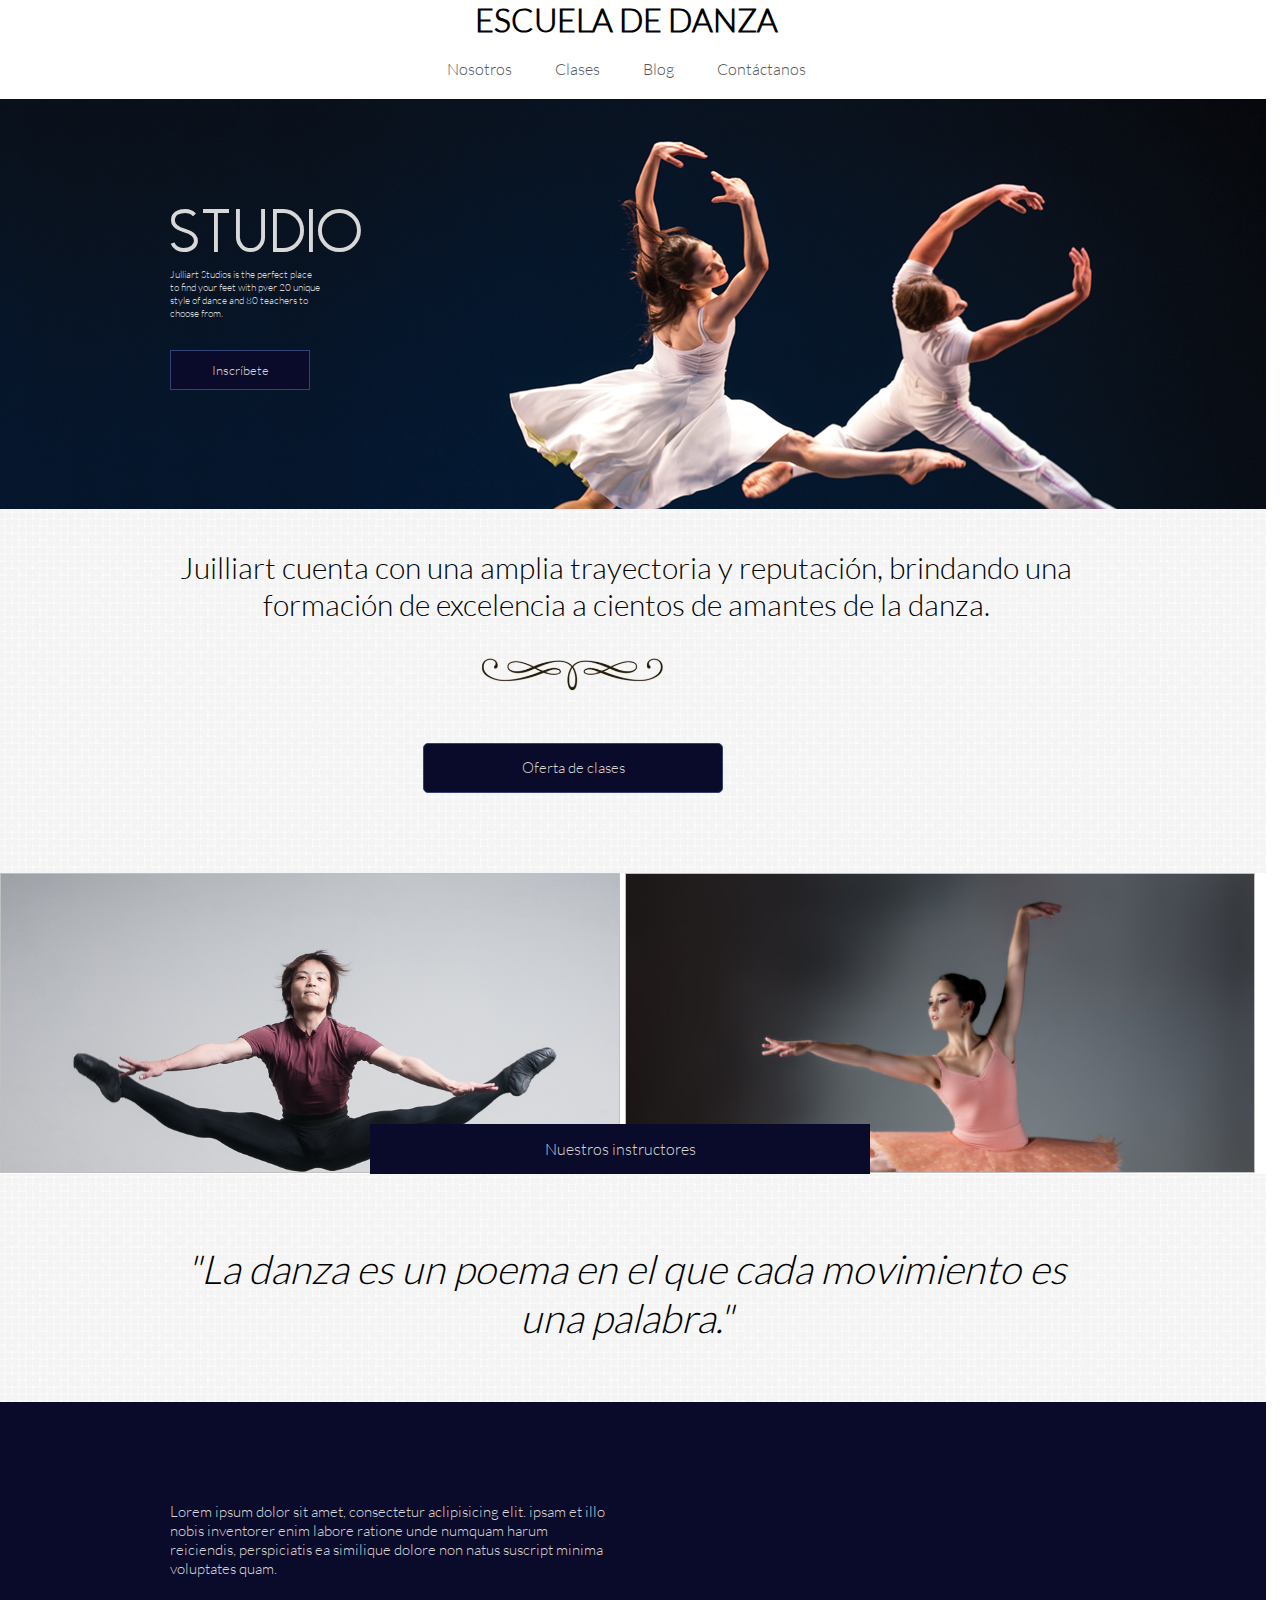
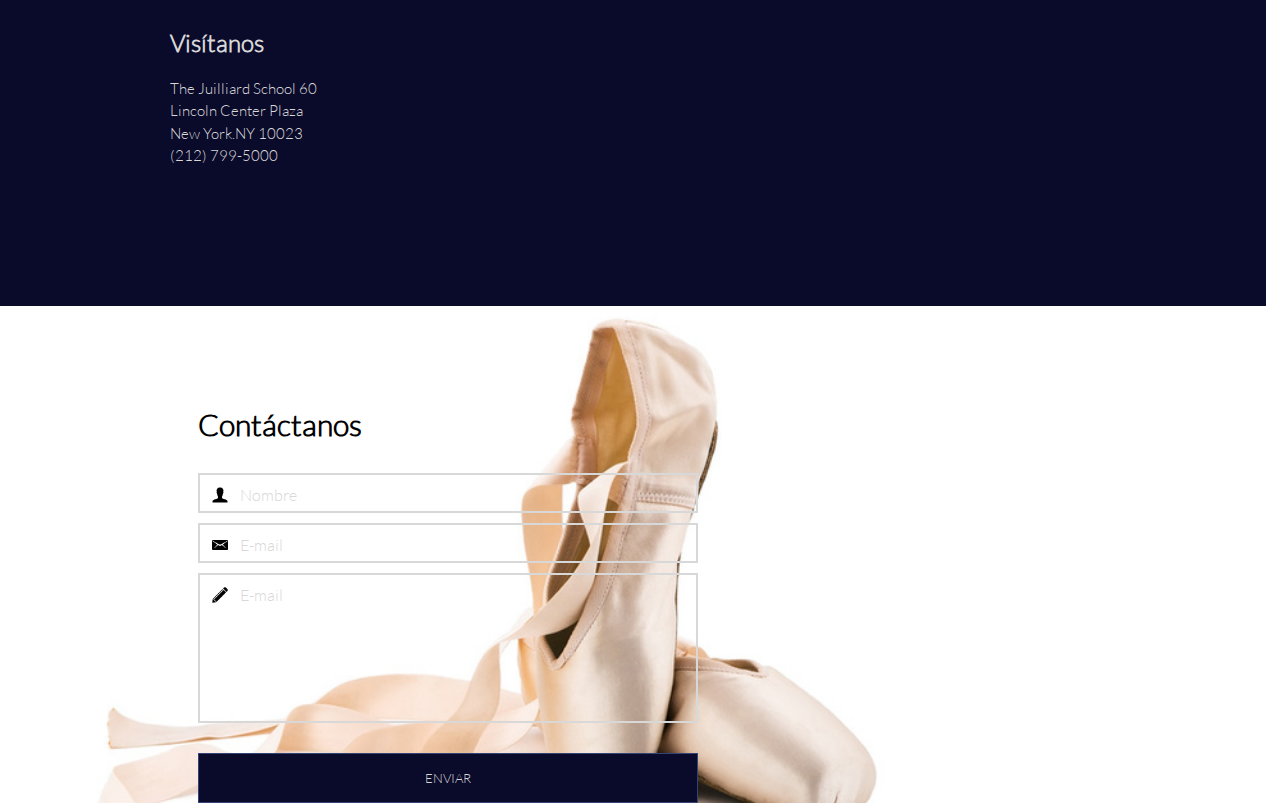
==== index.html @ 2bb27fc9 "avance de Danza" ====
<!DOCTYPE html>
<html>
<head>
	<meta charset="UTF-8">
	<title>Escuela de Danza</title>
	<link rel='stylesheet' type='text/css' href='http://fonts.googleapis.com/css?family=Montserrat:400,700'>
	<link rel="stylesheet" type="text/css" href="css/grid-system.css">
	<link rel="stylesheet" type="text/css" href="css/utilities.css">
	<link rel="stylesheet" type="text/css" href="css/common.css">
	<link rel="stylesheet" type="text/css" href="css/main.css">
</head>
<body>
	<header>
		<div class="container">
			<div class="row">
				<div class="col-12">
					<h1 class="text-center">ESCUELA DE DANZA</h1>
					<ul class="text-center">
						<li><a class="a-none-decoration text-gray" href="#">Nosotros</li></a>
						<li><a class="a-none-decoration text-gray"href="#">Clases</li></a>
						<li><a class="a-none-decoration text-gray" href="#">Blog</li></a>
						<li><a class="a-none-decoration text-gray"href="#">Contáctanos</li></a>
					</ul>	
				</div>	
			</div>
		</div>
	</header>
	<section>
		<div class="row back1">
			<div class="container">
				<div class="col-4">
					<p class="studio">STUDIO</p>
					<p class="pStud">Julliart Studios is the perfect place to find your feet with pver 20 unique style of dance and 80 teachers to choose from.</p>
					<a href="#"><button>Inscríbete</button></a>
				</div>
			</div>	
		</div>
		<div class="row back2">
			<div class="container">
				<div class="col-12">
					<p class="frase">Juilliart cuenta con una amplia trayectoria y reputación, brindando una formación de excelencia a cientos de amantes de la danza.</p>
					<img class="decor1"src="img/decoration_1.png">
					<a href="#"><button class="button1">Oferta de clases</button></a>
				</div>
			</div>
		</div>
		<div class="row">
			<div class="col-6">
				<img class="instruc">
			</div>
			<div class="col-6">
				<img class="instruc1">
			</div>
			<div class="col-12">
				<div class="NueIns"><p class="nues">Nuestros instructores</p></div>
			</div>
		</div>
		<div class="row back2">
			<div class="container">
				<div class="col-12">
					<p class="frase1">"La danza es un poema en el que cada movimiento es una palabra."</p>
				</div>
			</div>
		</div>
		<div class="row back3">
			<div class="container">
				<div class="col-6">
					<p class="pMap"> Lorem ipsum dolor sit amet, consectetur aclipisicing elit.  ipsam et illo nobis inventorer enim labore ratione unde numquam harum reiciendis, perspiciatis ea similique dolore non natus suscript minima voluptates quam.</p>
					<h2>Visítanos</h2>
					<p class="visita lh">The Juilliard School 60 Lincoln Center Plaza New York.NY 10023 (212) 799-5000</p>
				</div>
				<div class="col-6">
					<iframe src="https://www.google.com/maps/embed?pb=!1m18!1m12!1m3!1d3021.4662527405194!2d-73.98501728494028!3d40.77376274177223!2m3!1f0!2f0!3f0!3m2!1i1024!2i768!4f13.1!3m3!1m2!1s0x89c2585ff9df2f6d%3A0xf876ccebba645bff!2sEscuela+Juilliard!5e0!3m2!1ses!2smx!4v1455682708914" width="500" height="300" frameborder="0" style="border:0" allowfullscreen></iframe>	
				</div>
			</div>
		</div>
		<div class="row back4">
			<div class="container">
				<div class="col-6">
					<p class="pConta"><b>Contáctanos</b></p>
					<div class="nombre">
						<img class="perfil"src="img/perfil.png"> 
						<p class="nom">Nombre</p>
					</div>

					<div class="nombre">
						<img class="perfil"src="img/email.png"> 
						<p class="nom">E-mail</p>
					</div>

					<div class="nombre1">
						<img class="perfil"src="img/lapiz.png"> 
						<p class="nom">E-mail</p>
					</div>
					<a href="#"><button class="btnEnv"> ENVIAR</button></a>
				</div>
			</div>
		</div>
	</section>
</body>
</html>
---- css/grid-system.css ----
/* GLOBAL */
* {
  box-sizing: border-box;
  margin: 0;
  padding: 0;
 }

.text-center {
	text-align: center;
}

.text-right {
	text-align: right;
}

/* Grid system */

.container {
	width: 968px;
	padding-left: 14px; 
	padding-right: 14px;
	margin: 0px auto;
	position: relative;
}

.container-fluid {
	width: 100%;
}

.row {
	width: 100%;
	margin-left: -14px;
	margin-right: -14px;
}

.row:before, .row:after{
  content: " ";
  display: table;
}

.row:after {
  clear: both;
}

[class*="col-"] {
	min-height: 7px;
	padding: 0 14px;
	float: left;
}

.col-1 {
	/* (1 / 12) x 100 */
	width: 8.333333%;
} 

.col-2 {
	/* (2 / 12) x 100 */
	width: 16.666667%;
} 

.col-3 {
	/* (3 / 12) x 100 */
	width: 25%;
} 

.col-4 {
	/* (4 / 12) x 100 */
	width: 33.333333%;
}

.col-5 {
	/* (5 / 12) x 100 */
	width: 41.666667%;
}

.col-6 {
	/* (6 / 12) x 100 */
	width: 50%;
} 

.col-7 {
	/* (7 / 12) x 100 */
	width: 58.333333%;
}

.col-8 {
	/* (8 / 12) x 100 */
	width: 66.666667%;
}

.col-9 {
	/* (9 / 12) x 100 */
	width: 75%;
}

.col-10 {
	/* (10 / 12) x 100 */
	width: 83.333333%;
}

.col-11 {
	/* (11 / 12) x 100 */
	width: 91.666667%;
}

.col-12 {
	/* (12 / 12) x 100 */
	width: 100%;
}
---- css/utilities.css ----
/*Global*/
*{
	font-family: "Latolight";
}

@font-face{
	font-family: LatoHeavy;
	src: url(../fonts/LatoHeavy.ttf);
}
@font-face{
	font-family:Latolight ;
	src: url(../fonts/Latolight.ttf);
}
@font-face{
	font-family: DolceVita;
	src: url(../fonts/DolceVita.ttf);
}
@font-face{
	font-family: Neoteric-Bold;
	src: url(../fonts/Neoteric-Bold.ttf);
}

/* Shortcuts */

.pd-0{
	padding: 0;
}
.pt-5{
	padding-top: 5%;
}
.pb-5{
	padding-bottom: 5%;
}
.mg-0{
	margin: 0;
}
.w-100{
	width: 100%;
}
.lh{
	line-height: 1.5;
}
.text-center{
	text-align: center;
}
.text-left{
	text-align: left;
}
.text-white{
	color: white;
}
.text-gray{
	color: rgb(83, 88, 95);
}
.text-blue{
 color: #192951;
}
.a-none-decoration{
	text-decoration: none;
}
.bg-gray{
	background-color: rgb(244, 244, 244);
}
.bg-img-block{
	background-size: cover;
	background-repeat: no-repeat;
	background-position: center;
}
---- css/common.css ----
/* Inserta tu codigo que es común para todas las páginas aqui */
---- css/main.css ----
li{
	list-style-type: none;
	margin:20px;
	display: inline-block;
}
.back1{
	background-image: url("../img/dance_1.jpg");
	width: 100%;
	height: 420px;
}
.studio{
	font-family: DolceVita;
	color: white;
	font-size: 60px;
	font-weight: 500;
	color: #D8D8D8;
	margin-top: 100px;
	letter-spacing: 3px;
}
.pStud{
	font-family: Latolight;
	width: 150px;
	color: #D8D8D8;
	font-size: 10px;
}
button{
	width: 140px;
	height: 40px;
	background-color: #0A0A2A;
	text-align: center;
	border:1px solid #334375;
	color: #D8D8D8;
	font-family: Latolight;
	margin-top: 30px;
}
.back2{
	background-image: url("../img/textura_2.jpg");
	margin-top: -10px;
}
.frase{
	font-family: Latolight;
	font-size: 30px;
	text-align: center;
	margin-top: 40px;
}
.button1{
	width: 300px;
	height: 50px;
	background-color: #0A0A2A;
	text-align: center;
	color: #D8D8D8;
	font-family: Latolight;
	margin-left: -250px;
	margin-top: 30px;
	border-radius: 5px;
	font-size: 15px;
	margin-bottom: 80px;
}
.decor1{
	margin-left: 300px;
	margin-top: -50px;
	width: 200px;
}
.instruc{
	width: 620px;
	height: 300px;
	background-image: url("../img/instructor_4.jpg");
	background-size: 100%
}
.instruc1{
	background-image: url("../img/profesor_9.jpg");
	background-size: 100%;
	width: 630px;
	height: 300px;
	margin-left: -15px;
}
.NueIns{
	background-color: #0A0A2A;
	width: 500px;
	height: 50px;
	padding-bottom: 0px;
	position: absolute;
	margin-left: 370px;
	margin-top: -53px;
}
.nues{
	text-align: center;
	color: #D8D8D8;
	font-family: Latolight;
	padding-top: 15px;
}
.back3{
	background-color: #0A0A2A;
}
.frase1{
	text-align: center;
	font-size: 40px;
	font-family: Latolight;
	font-style: italic;
	margin-top: 60px;
	margin-bottom: 60px;
}
.pMap{
	font-family: Latolight;
	font-size: 15px;
	color: #D8D8D8;
	margin-top: 100px;
}
h2{
 font-family: Latolight;
 color: #D8D8D8;
 margin-top: 50px;
}
.visita{
	font-family: Latolight;
	width: 200px;
	font-size: 15px;
	color: #D8D8D8;
	padding-right: 40px;
	margin-top: 20px;
}
iframe{
	margin-top: 100px;
	margin-left: 50px;
	margin-bottom: 100px;
}
.back4{
	background-image: url("../img/shoes_!.jpg");
	background-repeat: no-repeat;
	background-size: 70%;
	width: 100%;
	float: right;
	
}
.pConta{
	font-family: Latolight;
	margin-top: 100px;
	font-size: 30px;
	margin-bottom: 30px;
}
.nombre{
	border:2px solid #D8D8D8;
	width: 500px;
	height: 40px;
	margin-top: 10px;
}
.perfil{
	width:20px;
	height: 20px;
	display: inline-block;
	margin: 10px;
}
.nom{
	display: inline-block;
	margin-top: 10px;
	position: absolute;
	color: #D8D8D8;
}
.nombre1{
	border:2px solid #D8D8D8;
	width: 500px;
	height: 150px;
	margin-top: 10px;
}
.btnEnv{
	width: 500px;
	height: 50px;
	background-color: #0A0A2A;
	text-align: center;
	border:1px solid #334375;
	color: #D8D8D8;
	font-family: Latolight;
}
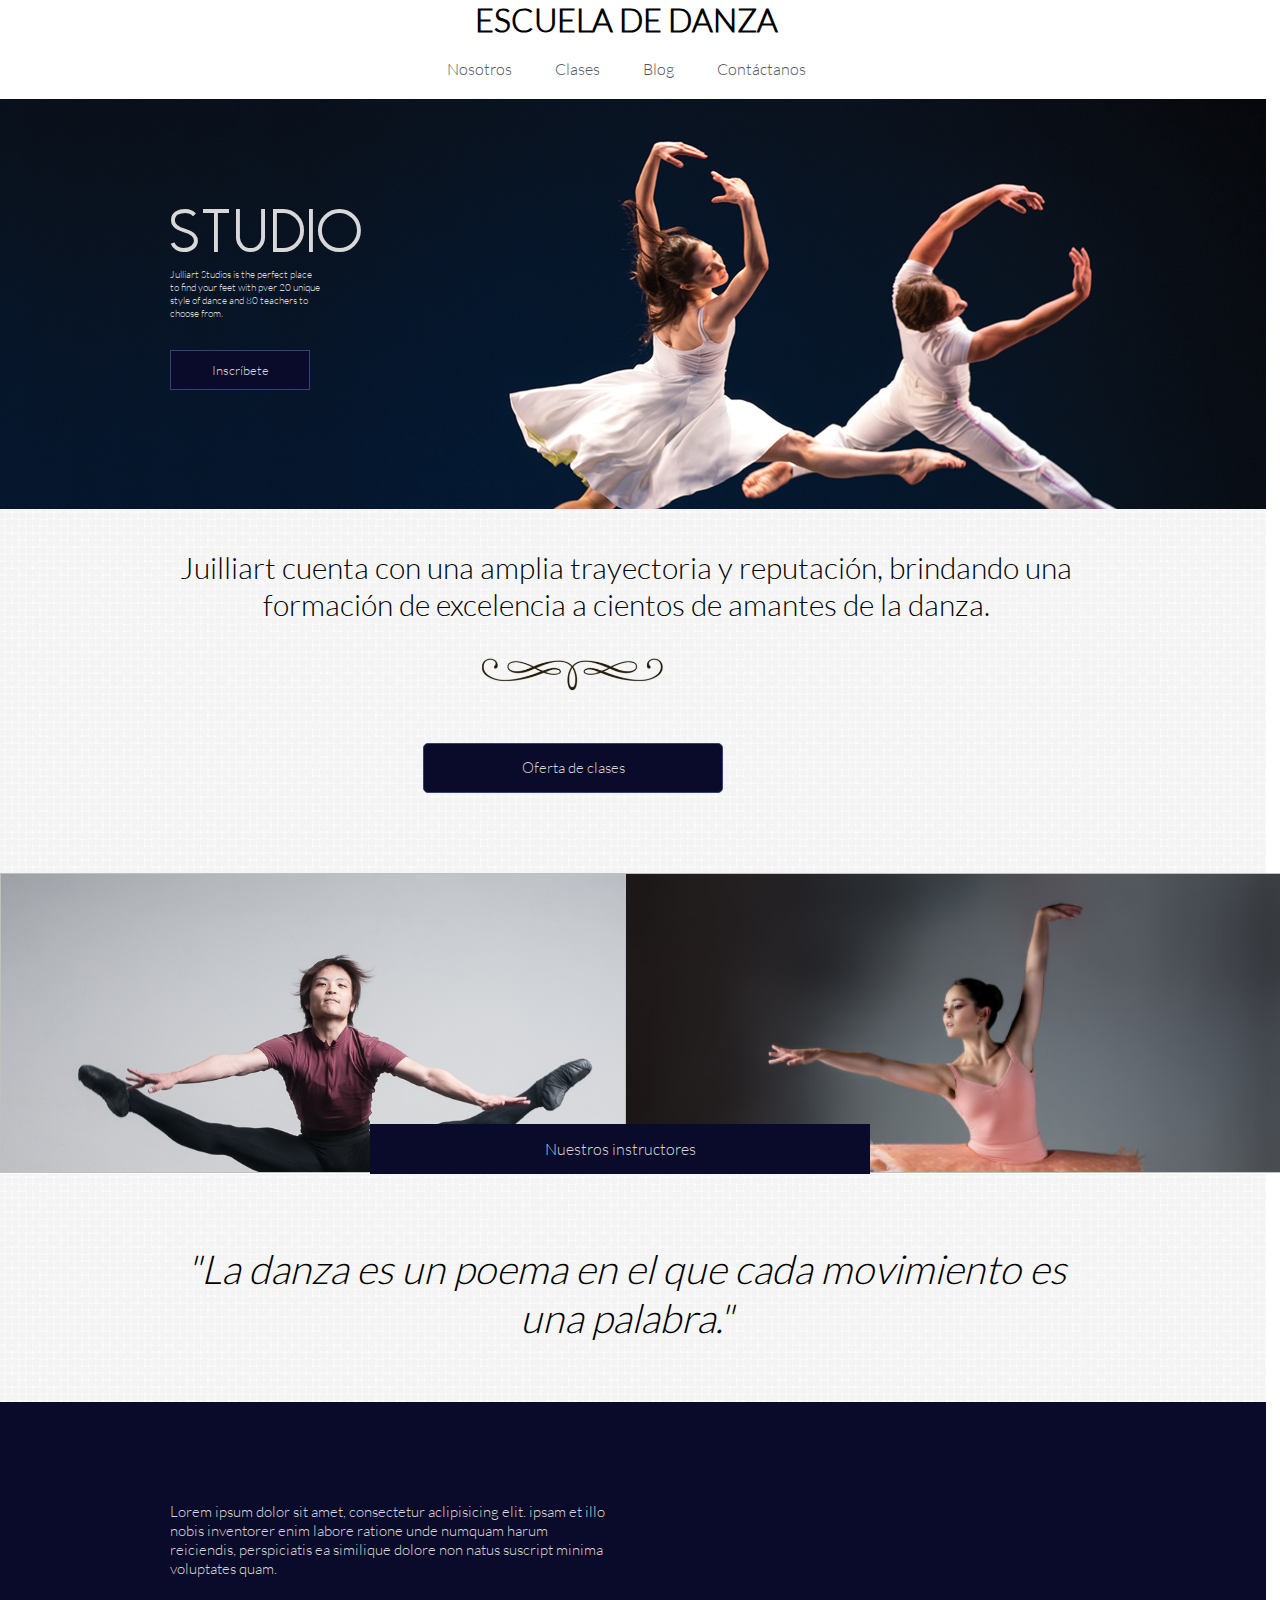
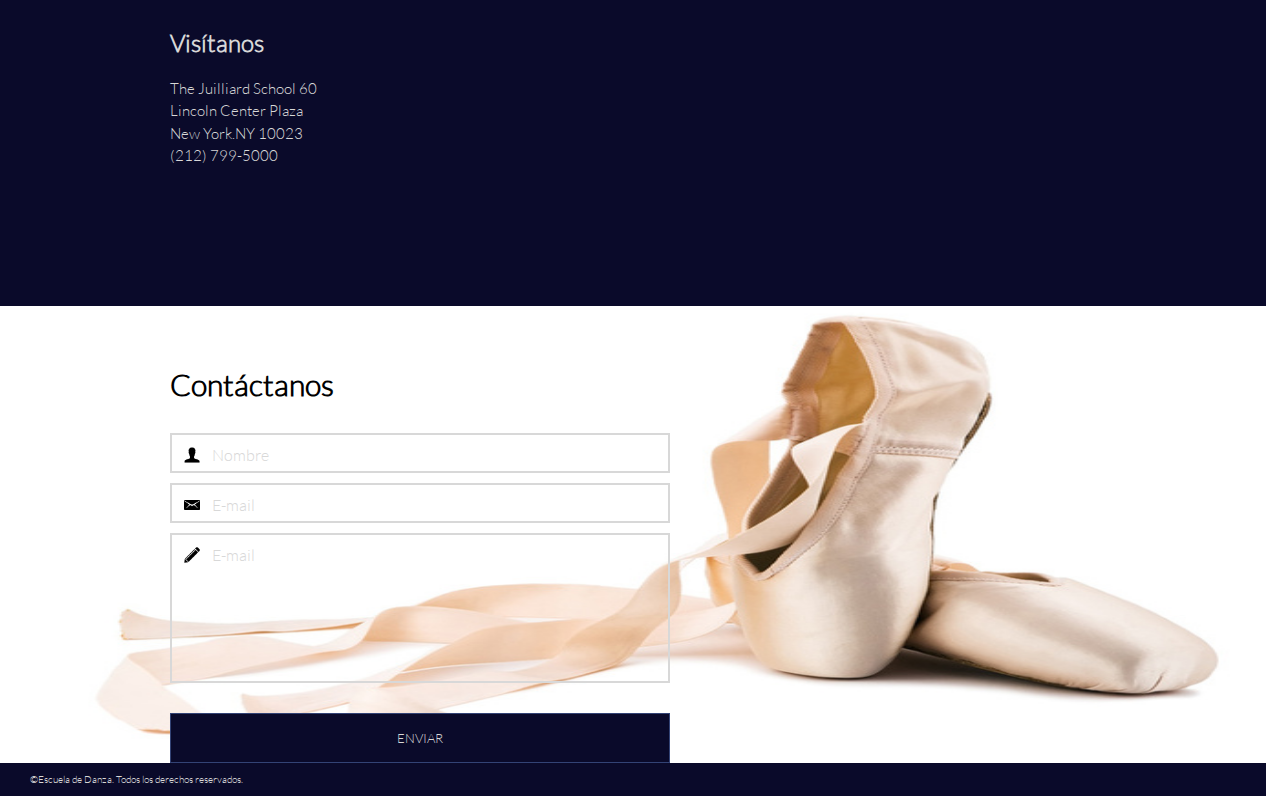
==== commit 13fe9695: "nosotros" ====
--- a/index.html
+++ b/index.html
@@ -74,7 +74,7 @@
 				</div>
 			</div>
 		</div>
-		<div class="row back4">
+		<div class="row"><img class="back4" src="img/shoes_!.jpg">
 			<div class="container">
 				<div class="col-6">
 					<p class="pConta"><b>Contáctanos</b></p>
@@ -97,5 +97,12 @@
 			</div>
 		</div>
 	</section>
+	<footer>
+		<div class="row backFoot">
+			<div class="col-12">
+			  	<p class="Pfoot">©Escuela de Danza. Todos los derechos reservados.</p>
+			</div>
+		</div>
+	</footer>
 </body>
 </html>--- a/css/main.css
+++ b/css/main.css
@@ -62,7 +62,7 @@
 	width: 200px;
 }
 .instruc{
-	width: 620px;
+	width: 660px;
 	height: 300px;
 	background-image: url("../img/instructor_4.jpg");
 	background-size: 100%
@@ -70,7 +70,7 @@
 .instruc1{
 	background-image: url("../img/profesor_9.jpg");
 	background-size: 100%;
-	width: 630px;
+	width: 660px;
 	height: 300px;
 	margin-left: -15px;
 }
@@ -125,16 +125,14 @@
 	margin-bottom: 100px;
 }
 .back4{
-	background-image: url("../img/shoes_!.jpg");
-	background-repeat: no-repeat;
-	background-size: 70%;
 	width: 100%;
-	float: right;
+	height: 450px;
+	position: absolute;
 	
 }
 .pConta{
 	font-family: Latolight;
-	margin-top: 100px;
+	margin-top: 60px;
 	font-size: 30px;
 	margin-bottom: 30px;
 }
@@ -170,4 +168,15 @@
 	border:1px solid #334375;
 	color: #D8D8D8;
 	font-family: Latolight;
+}
+.backFoot{
+	background-color: #0A0A2A;
+}
+.Pfoot{
+	padding-top: 10px;
+	padding-bottom: 10px;
+	font-family: Latolight;
+	color: #D8D8D8;
+	font-size: 10px;
+	margin-left: 30px;
 }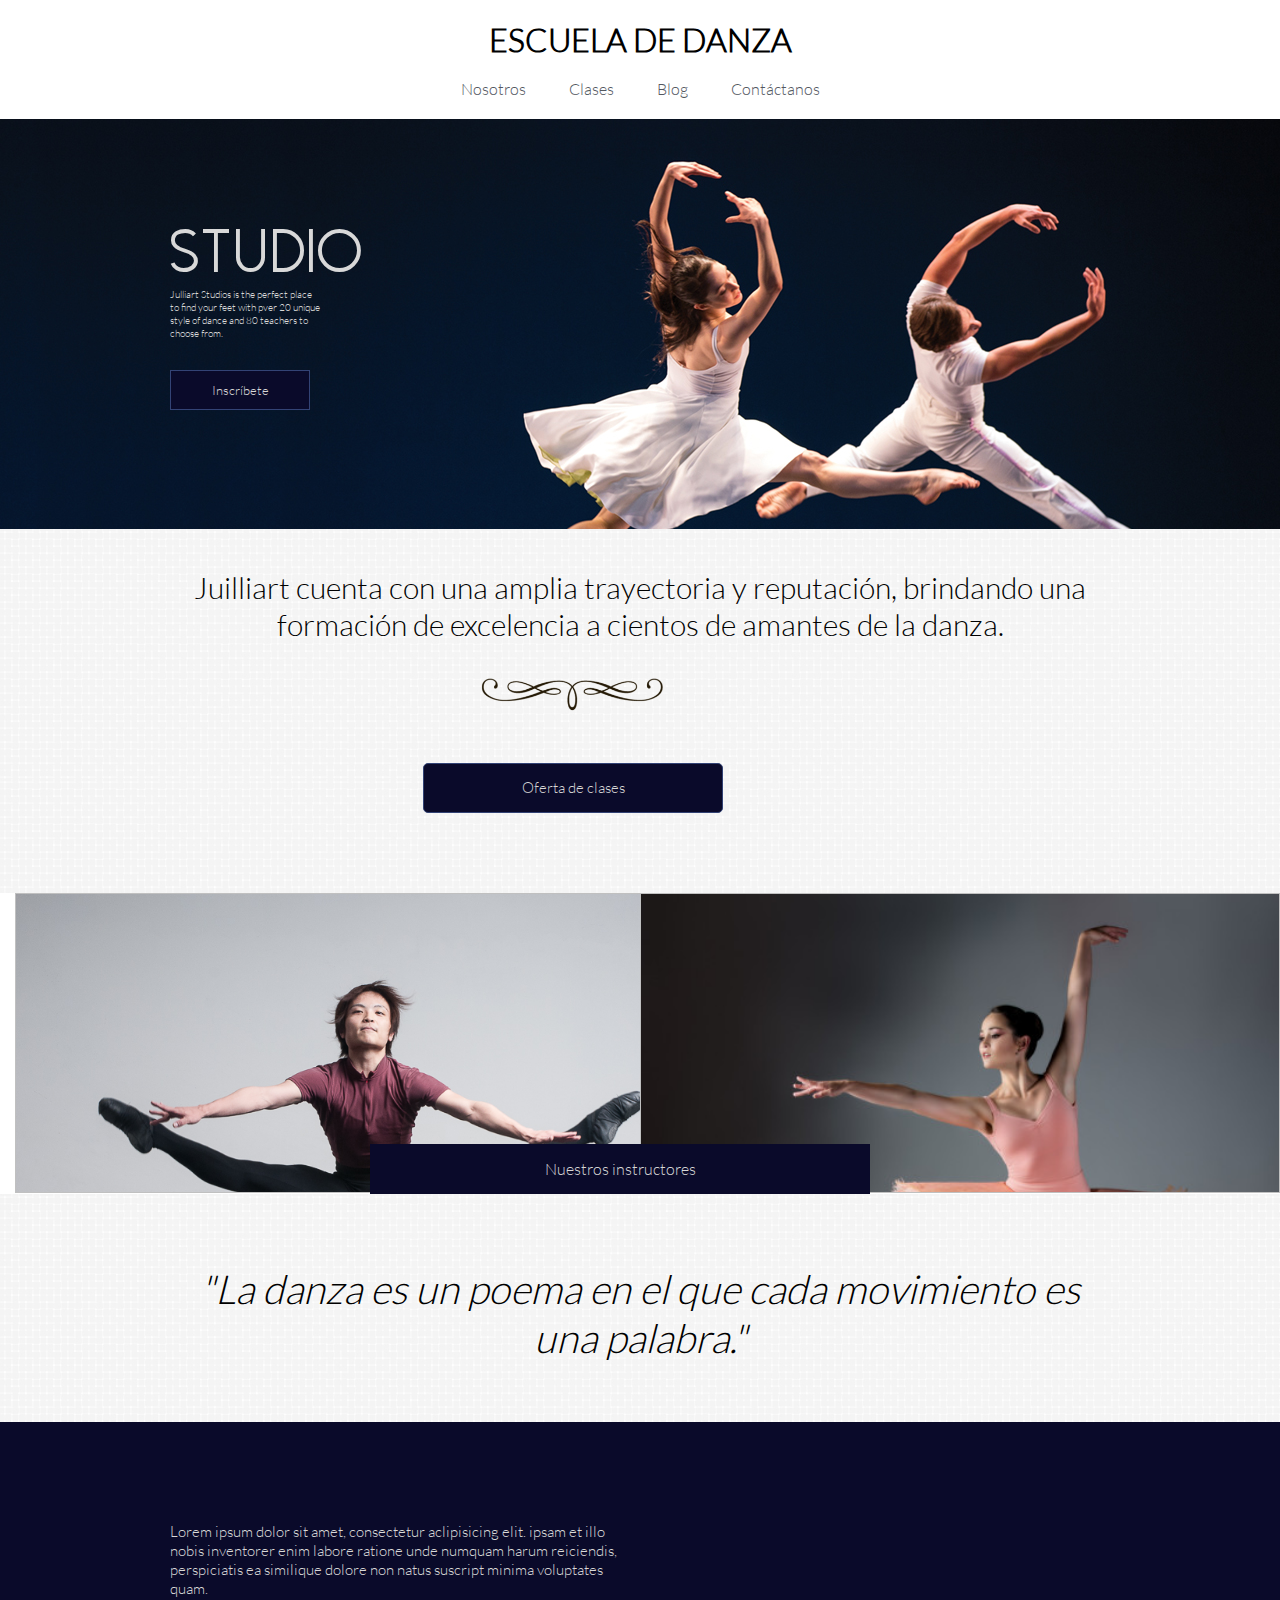
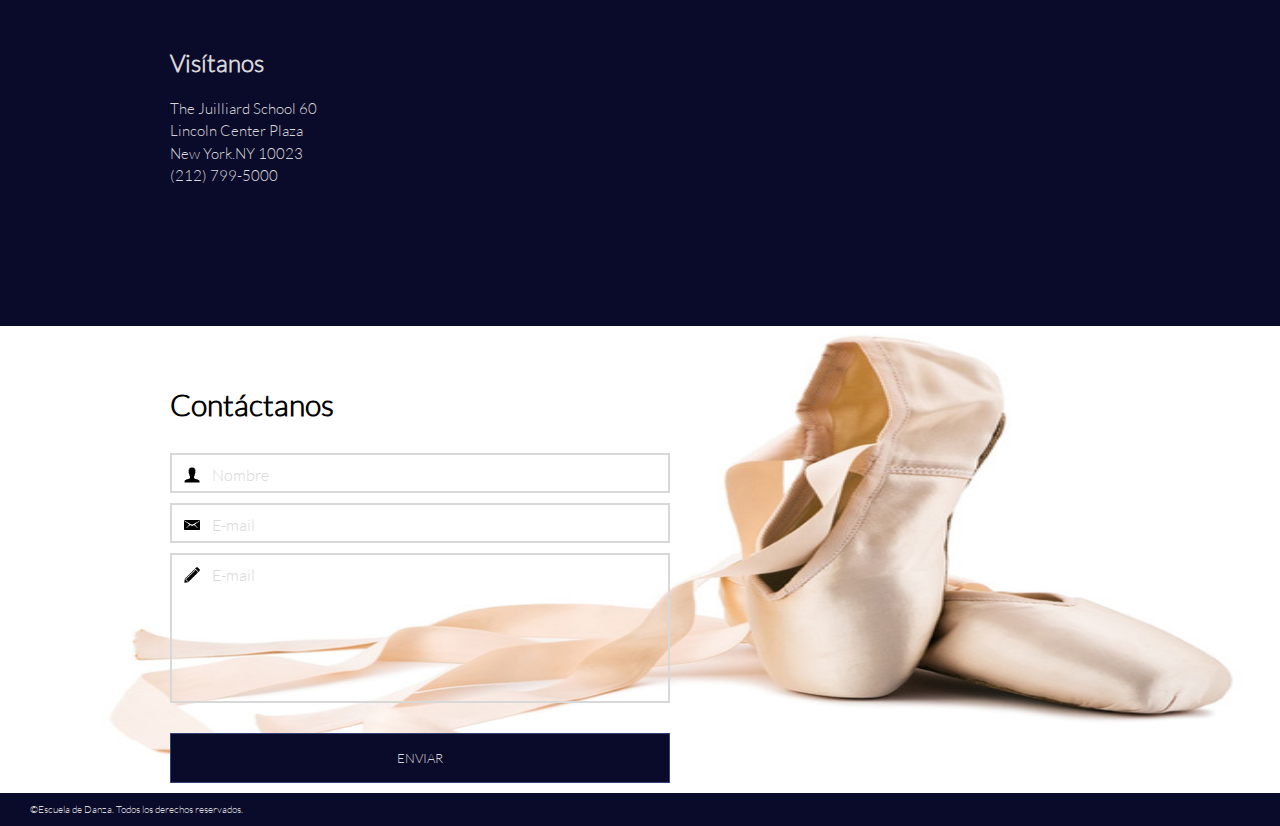
==== commit 3b8614d9: "paginas con link y terminado" ====
--- a/index.html
+++ b/index.html
@@ -8,6 +8,7 @@
 	<link rel="stylesheet" type="text/css" href="css/utilities.css">
 	<link rel="stylesheet" type="text/css" href="css/common.css">
 	<link rel="stylesheet" type="text/css" href="css/main.css">
+	<link rel="shortcut icon" href="favicon.ico">
 </head>
 <body>
 	<header>
@@ -16,10 +17,10 @@
 				<div class="col-12">
 					<h1 class="text-center">ESCUELA DE DANZA</h1>
 					<ul class="text-center">
-						<li><a class="a-none-decoration text-gray" href="#">Nosotros</li></a>
-						<li><a class="a-none-decoration text-gray"href="#">Clases</li></a>
-						<li><a class="a-none-decoration text-gray" href="#">Blog</li></a>
-						<li><a class="a-none-decoration text-gray"href="#">Contáctanos</li></a>
+						<li><a class="a-none-decoration text-gray" href="nosotros.html">Nosotros</li></a>
+						<li><a class="a-none-decoration text-gray"href="clases.html">Clases</li></a>
+						<li><a class="a-none-decoration text-gray" href="blog.html">Blog</li></a>
+						<li><a class="a-none-decoration text-gray"href="index.html">Contáctanos</li></a>
 					</ul>	
 				</div>	
 			</div>
--- a/css/grid-system.css
+++ b/css/grid-system.css
@@ -29,7 +29,7 @@
 
 .row {
 	width: 100%;
-	margin-left: -14px;
+	margin-left: px;
 	margin-right: -14px;
 }
 
@@ -44,7 +44,7 @@
 
 [class*="col-"] {
 	min-height: 7px;
-	padding: 0 14px;
+	padding: 0 0px;
 	float: left;
 }
 
--- a/css/main.css
+++ b/css/main.css
@@ -2,6 +2,9 @@
 	list-style-type: none;
 	margin:20px;
 	display: inline-block;
+}
+h1{
+	margin-top: 20px;
 }
 .back1{
 	background-image: url("../img/dance_1.jpg");
@@ -62,17 +65,18 @@
 	width: 200px;
 }
 .instruc{
-	width: 660px;
+	width: 100%;
 	height: 300px;
 	background-image: url("../img/instructor_4.jpg");
-	background-size: 100%
+	background-size: 110%;
+	margin-left:15px;
 }
 .instruc1{
 	background-image: url("../img/profesor_9.jpg");
-	background-size: 100%;
-	width: 660px;
+	background-size: 110%;
+	width: 100%;
 	height: 300px;
-	margin-left: -15px;
+
 }
 .NueIns{
 	background-color: #0A0A2A;
@@ -168,6 +172,7 @@
 	border:1px solid #334375;
 	color: #D8D8D8;
 	font-family: Latolight;
+	margin-bottom: 10px;
 }
 .backFoot{
 	background-color: #0A0A2A;
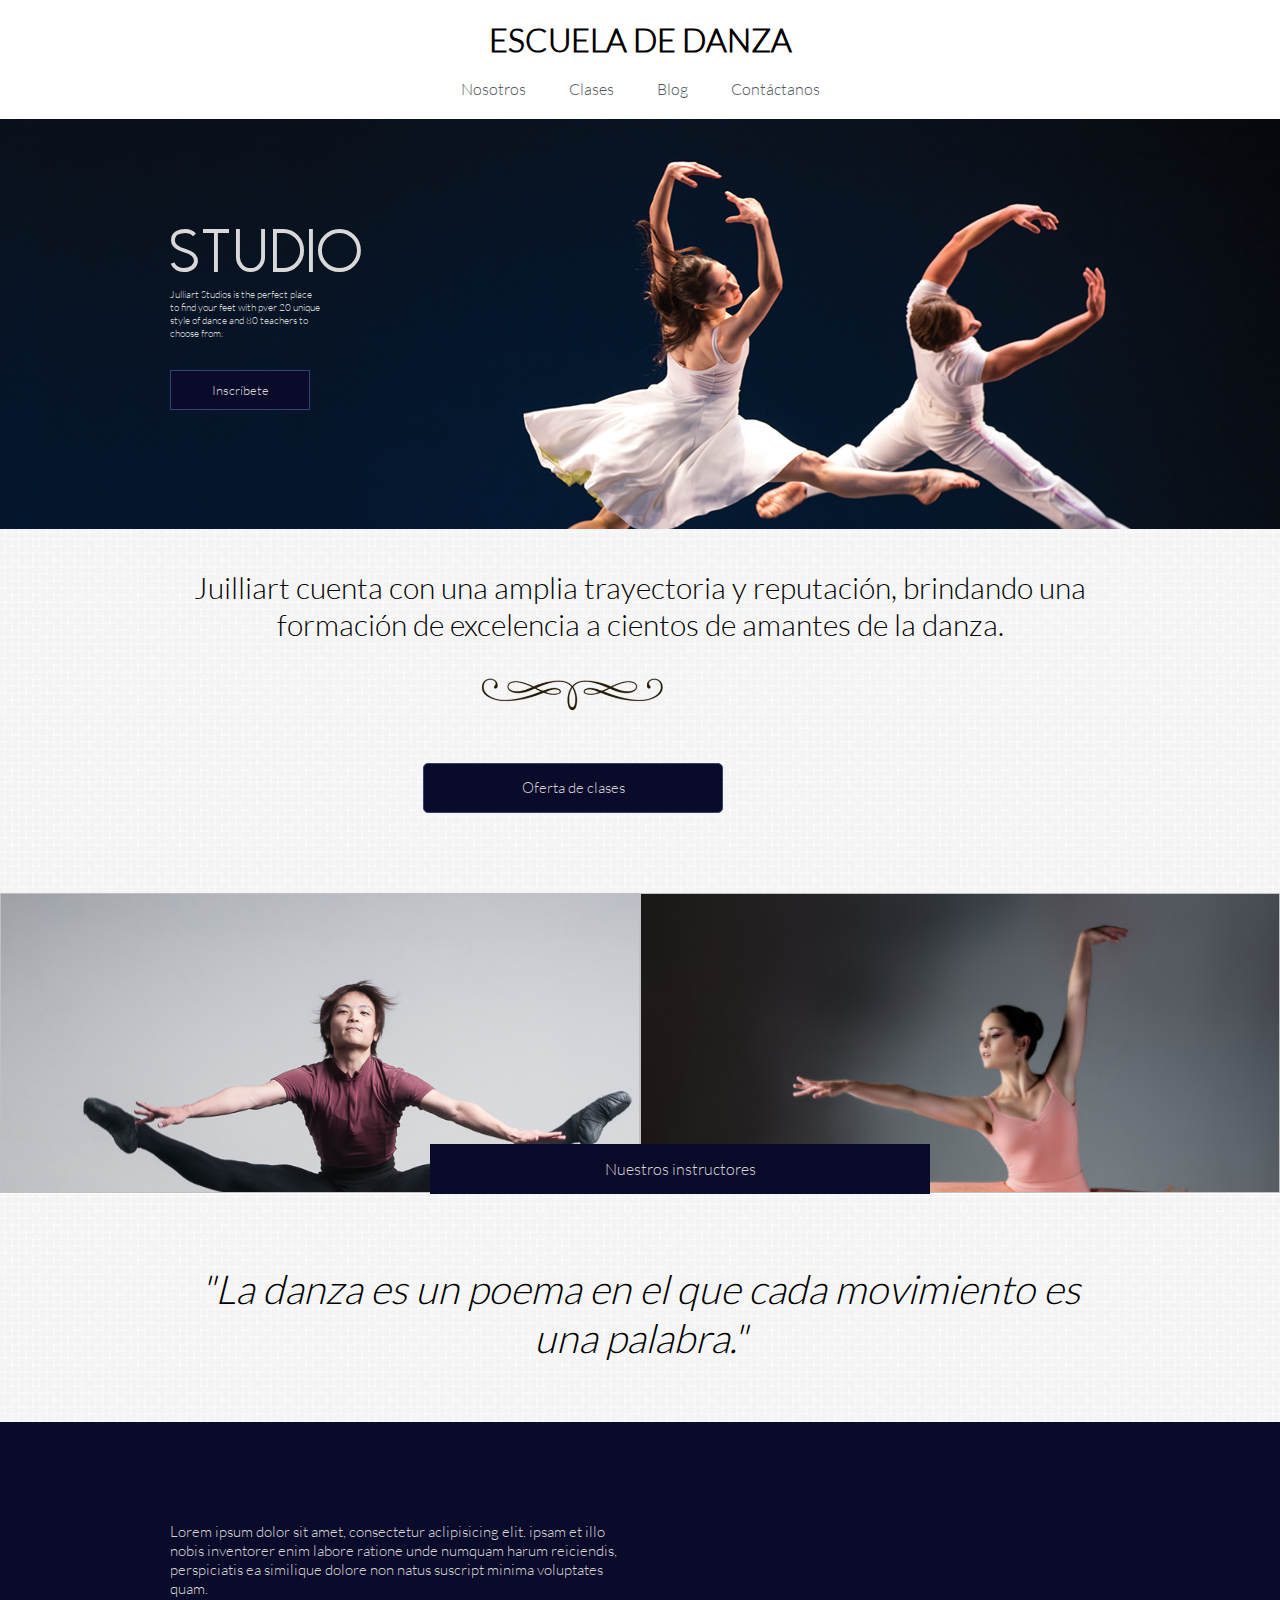
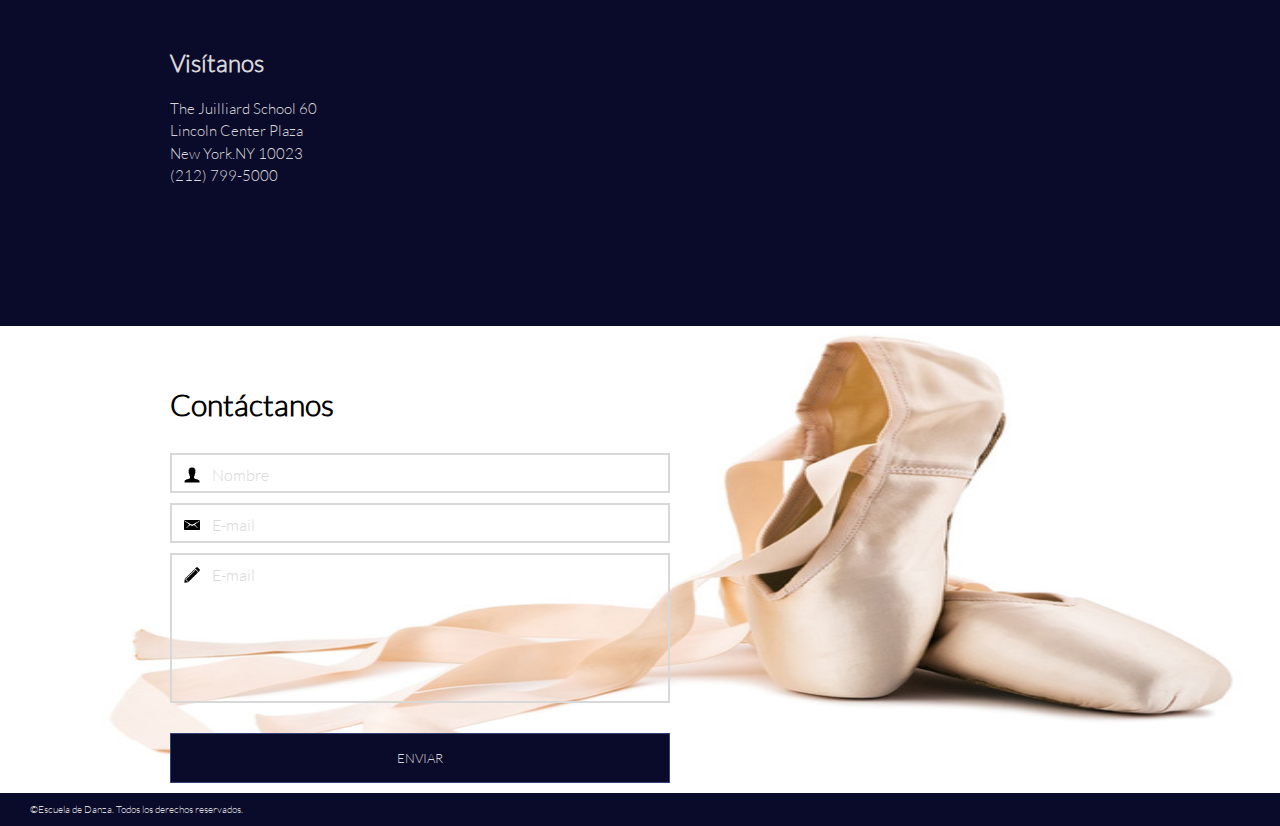
==== commit 24106e16: "detalles de pagina" ====
--- a/index.html
+++ b/index.html
@@ -12,7 +12,7 @@
 </head>
 <body>
 	<header>
-		<div class="container">
+		<div class="container"><!--titulo de pagina con barra de navegacion -->
 			<div class="row">
 				<div class="col-12">
 					<h1 class="text-center">ESCUELA DE DANZA</h1>
@@ -27,7 +27,7 @@
 		</div>
 	</header>
 	<section>
-		<div class="row back1">
+		<div class="row back1"><!-- imagen de fondo con texto encima-->
 			<div class="container">
 				<div class="col-4">
 					<p class="studio">STUDIO</p>
@@ -36,7 +36,7 @@
 				</div>
 			</div>	
 		</div>
-		<div class="row back2">
+		<div class="row back2"> <!-- frase con imagen de fondo y decoracion-->
 			<div class="container">
 				<div class="col-12">
 					<p class="frase">Juilliart cuenta con una amplia trayectoria y reputación, brindando una formación de excelencia a cientos de amantes de la danza.</p>
@@ -45,7 +45,7 @@
 				</div>
 			</div>
 		</div>
-		<div class="row">
+		<div class="row"><!--instructores que ocupan todo el row con leyenda enmedio -->
 			<div class="col-6">
 				<img class="instruc">
 			</div>
@@ -56,14 +56,14 @@
 				<div class="NueIns"><p class="nues">Nuestros instructores</p></div>
 			</div>
 		</div>
-		<div class="row back2">
+		<div class="row back2"><!-- imagen de fondo con otra frase-->
 			<div class="container">
 				<div class="col-12">
 					<p class="frase1">"La danza es un poema en el que cada movimiento es una palabra."</p>
 				</div>
 			</div>
 		</div>
-		<div class="row back3">
+		<div class="row back3"><!-- row con fondo azul que tiene google-maps y direcion de danza-->
 			<div class="container">
 				<div class="col-6">
 					<p class="pMap"> Lorem ipsum dolor sit amet, consectetur aclipisicing elit.  ipsam et illo nobis inventorer enim labore ratione unde numquam harum reiciendis, perspiciatis ea similique dolore non natus suscript minima voluptates quam.</p>
@@ -71,14 +71,14 @@
 					<p class="visita lh">The Juilliard School 60 Lincoln Center Plaza New York.NY 10023 (212) 799-5000</p>
 				</div>
 				<div class="col-6">
-					<iframe src="https://www.google.com/maps/embed?pb=!1m18!1m12!1m3!1d3021.4662527405194!2d-73.98501728494028!3d40.77376274177223!2m3!1f0!2f0!3f0!3m2!1i1024!2i768!4f13.1!3m3!1m2!1s0x89c2585ff9df2f6d%3A0xf876ccebba645bff!2sEscuela+Juilliard!5e0!3m2!1ses!2smx!4v1455682708914" width="500" height="300" frameborder="0" style="border:0" allowfullscreen></iframe>	
+					<iframe src="https://www.google.com/maps/embed?pb=!1m18!1m12!1m3!1d3021.4662527405194!2d-73.98501728494028!3d40.77376274177223!2m3!1f0!2f0!3f0!3m2!1i1024!2i768!4f13.1!3m3!1m2!1s0x89c2585ff9df2f6d%3A0xf876ccebba645bff!2sEscuela+Juilliard!5e0!3m2!1ses!2smx!4v1455682708914" width="500" height="300" frameborder="0" style="border:0" allowfullscreen></iframe>	<!--enlace para poner mapa -->
 				</div>
 			</div>
 		</div>
-		<div class="row"><img class="back4" src="img/shoes_!.jpg">
+		<div class="row"><img class="back4" src="img/shoes_!.jpg"><!-- row con fondo de zapatillas-->
 			<div class="container">
 				<div class="col-6">
-					<p class="pConta"><b>Contáctanos</b></p>
+					<p class="pConta"><b>Contáctanos</b></p><!-- simulacion de ingresar texto con cajas-->
 					<div class="nombre">
 						<img class="perfil"src="img/perfil.png"> 
 						<p class="nom">Nombre</p>
@@ -93,13 +93,13 @@
 						<img class="perfil"src="img/lapiz.png"> 
 						<p class="nom">E-mail</p>
 					</div>
-					<a href="#"><button class="btnEnv"> ENVIAR</button></a>
+					<a href="#"><button class="btnEnv"> ENVIAR</button></a><!-- boton enviar simulando guardar los datos ingresados por cliente-->
 				</div>
 			</div>
 		</div>
 	</section>
 	<footer>
-		<div class="row backFoot">
+		<div class="row backFoot"><!-- footer con fondo azul y leyenda -->
 			<div class="col-12">
 			  	<p class="Pfoot">©Escuela de Danza. Todos los derechos reservados.</p>
 			</div>
--- a/css/main.css
+++ b/css/main.css
@@ -69,7 +69,6 @@
 	height: 300px;
 	background-image: url("../img/instructor_4.jpg");
 	background-size: 110%;
-	margin-left:15px;
 }
 .instruc1{
 	background-image: url("../img/profesor_9.jpg");
@@ -84,7 +83,7 @@
 	height: 50px;
 	padding-bottom: 0px;
 	position: absolute;
-	margin-left: 370px;
+	margin-left: 430px;
 	margin-top: -53px;
 }
 .nues{
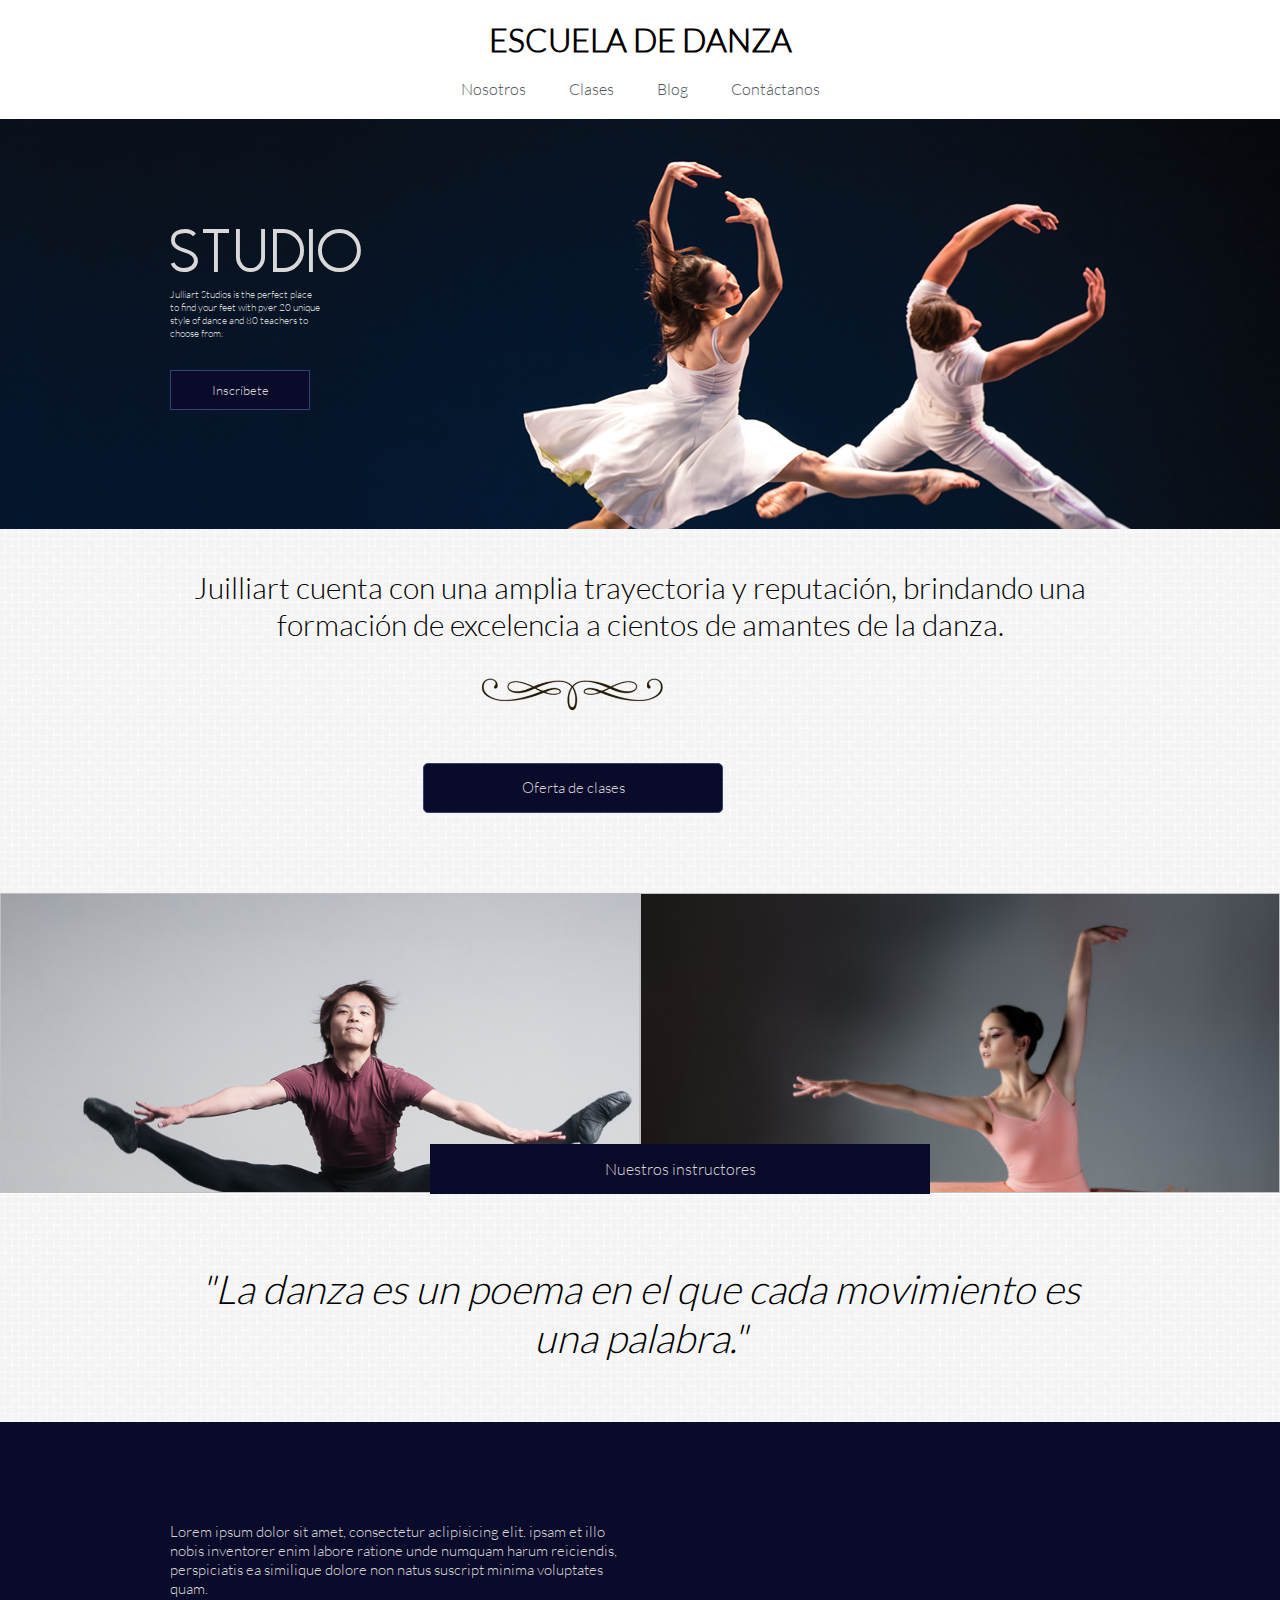
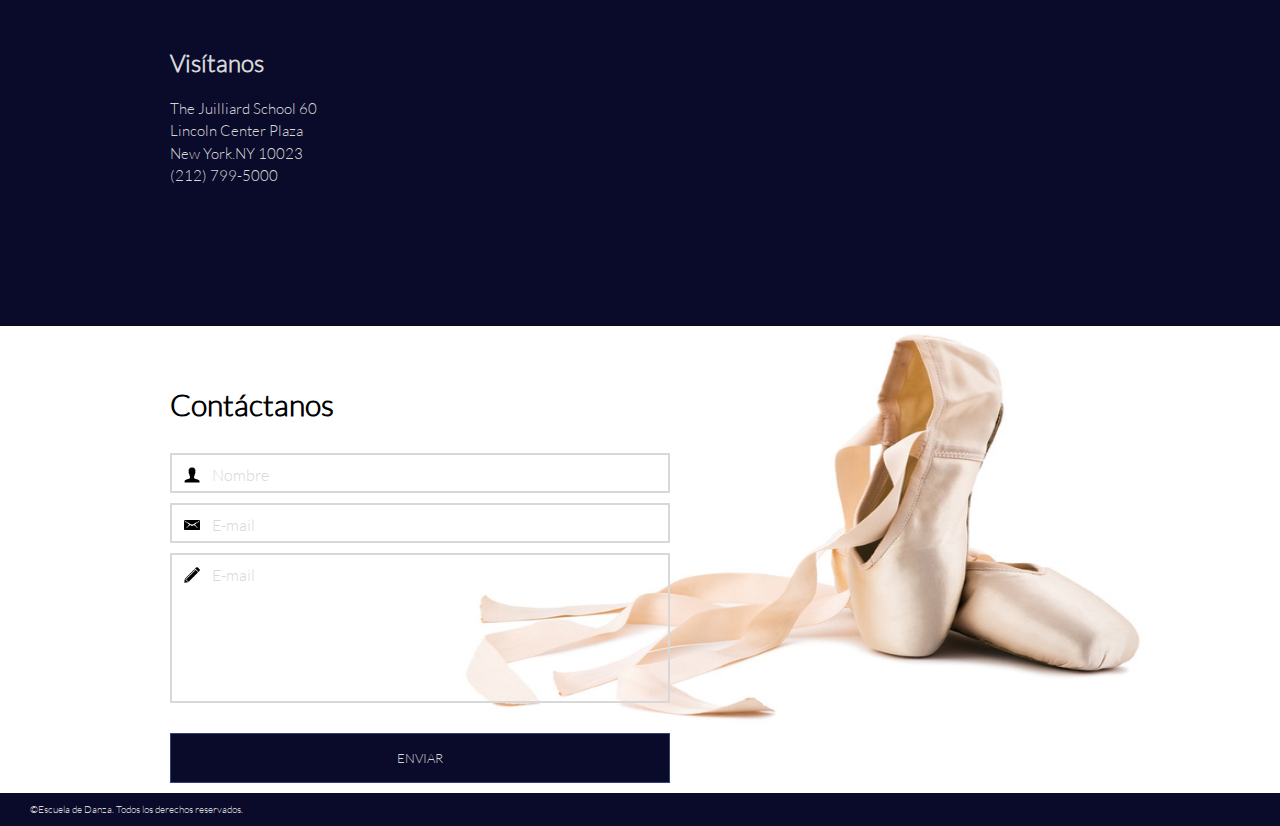
==== commit d496a7ba: "detalles de parte contactanos zapatillas" ====
--- a/index.html
+++ b/index.html
@@ -93,7 +93,7 @@
 						<img class="perfil"src="img/lapiz.png"> 
 						<p class="nom">E-mail</p>
 					</div>
-					<a href="#"><button class="btnEnv"> ENVIAR</button></a><!-- boton enviar simulando guardar los datos ingresados por cliente-->
+					<a href="#"><button class="btnEnv"> ENVIAR</button></a><!-- boton enviar simulando guardar los datos ingresados por usuario-->
 				</div>
 			</div>
 		</div>
--- a/css/main.css
+++ b/css/main.css
@@ -127,9 +127,11 @@
 	margin-left: 50px;
 	margin-bottom: 100px;
 }
+/*parte de contactanos*/
 .back4{
-	width: 100%;
-	height: 450px;
+	width: 60%;
+	height: 400px;
+	margin-left: 400px;
 	position: absolute;
 	
 }
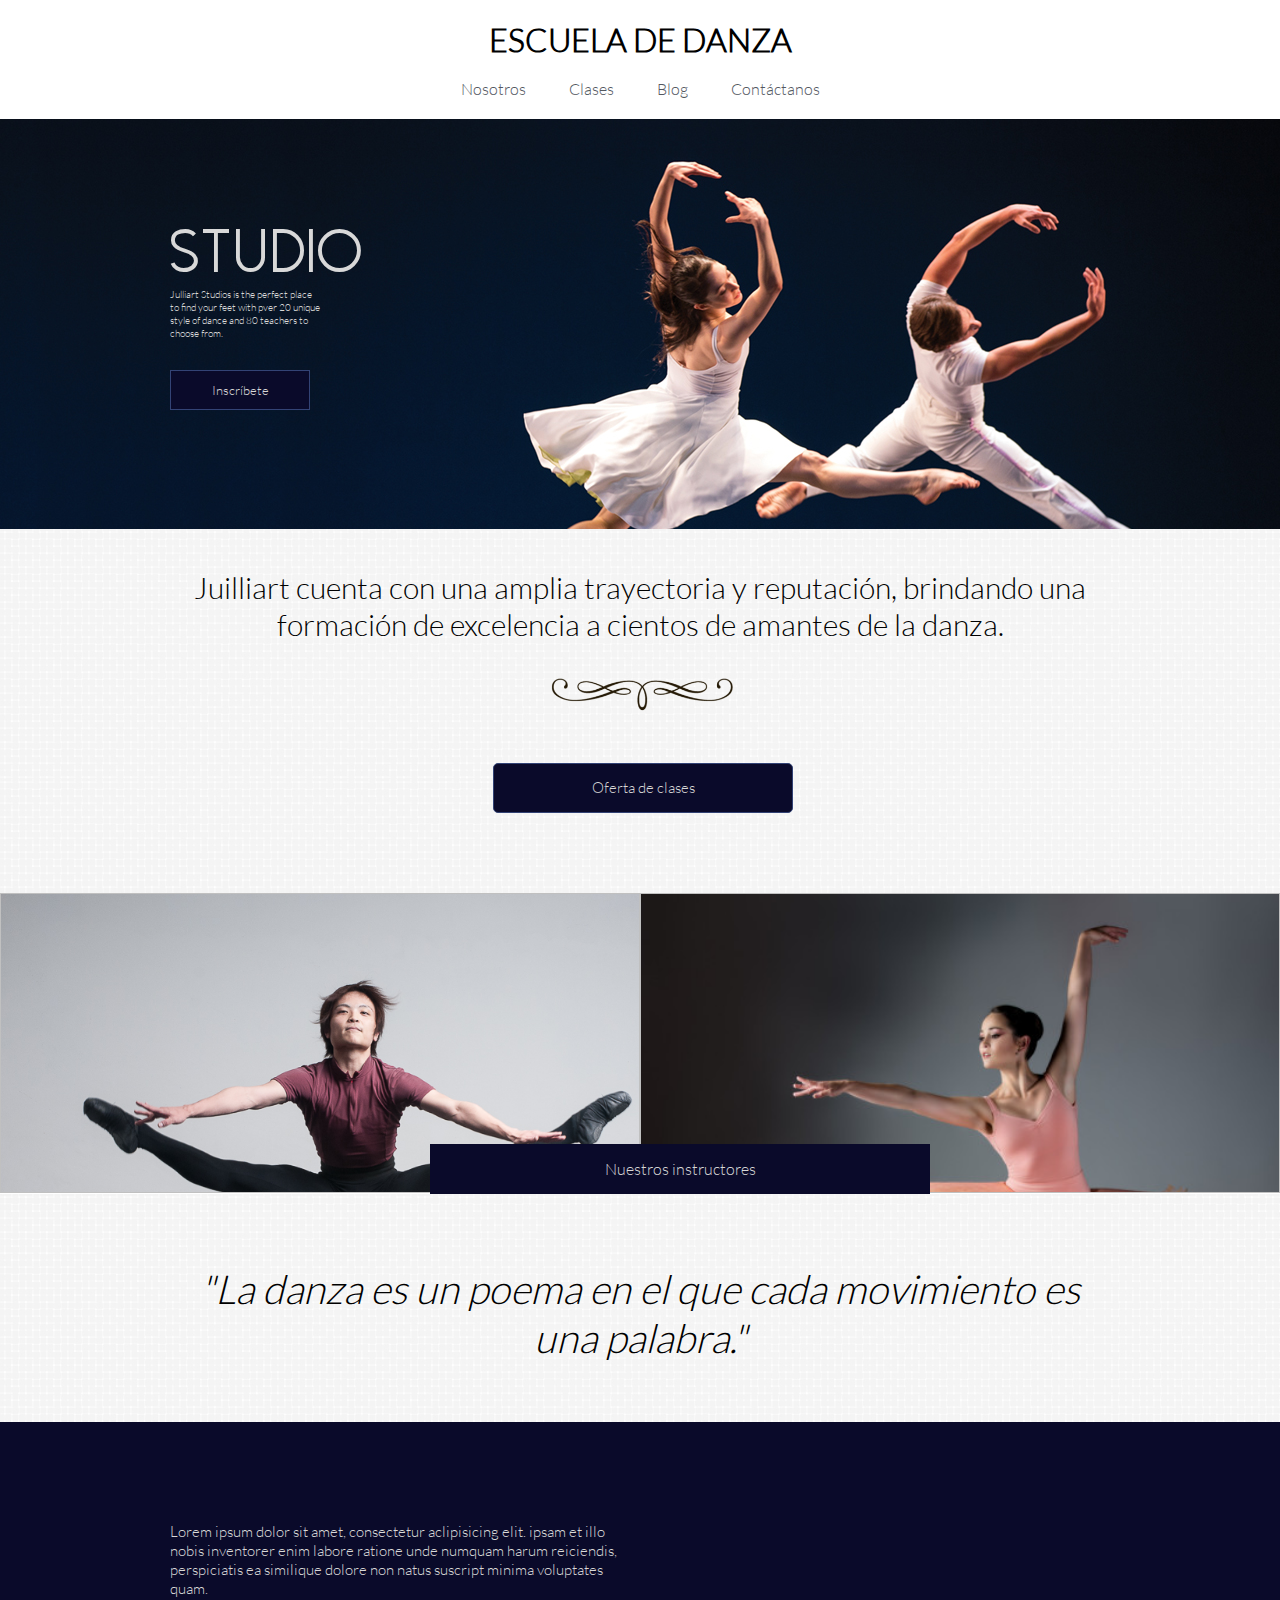
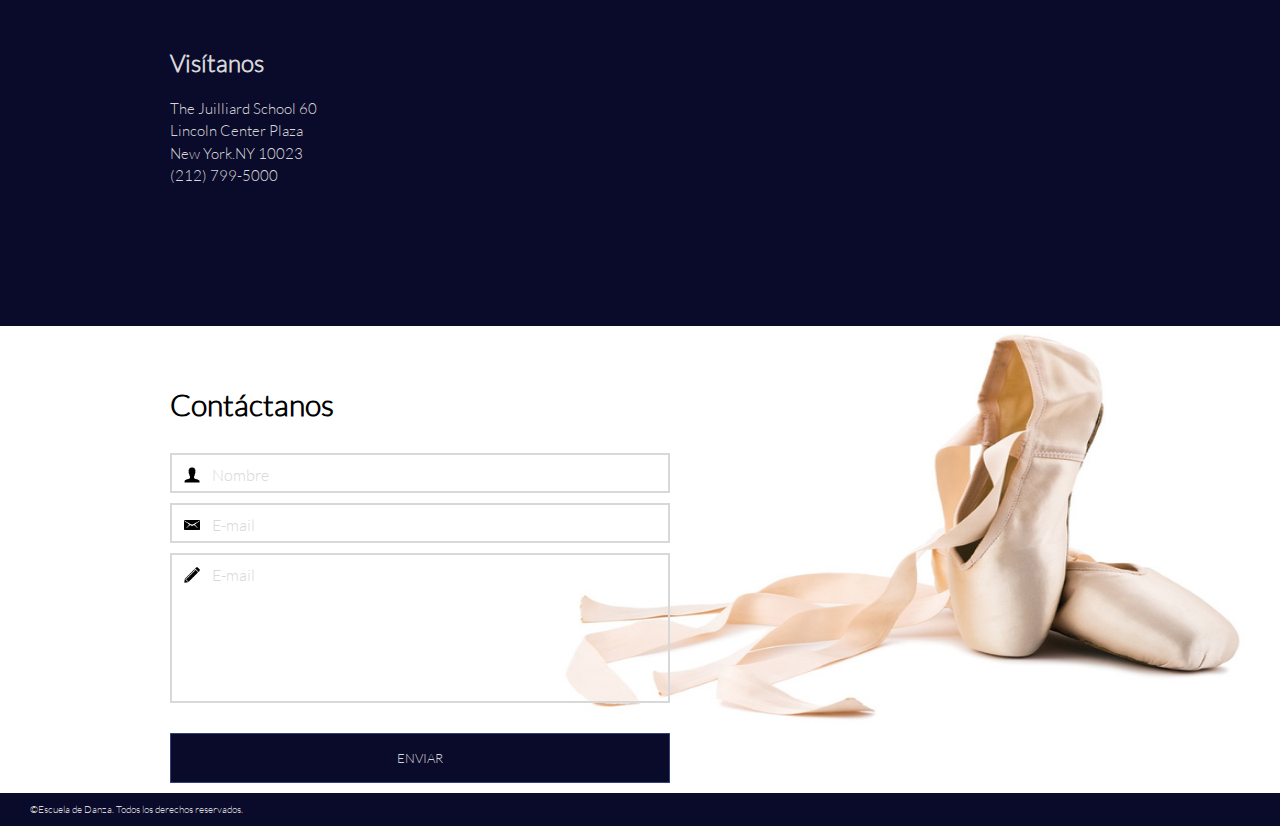
==== commit 9ebd594a: "acomodo de imagen zapatillas" ====
--- a/index.html
+++ b/index.html
@@ -93,7 +93,7 @@
 						<img class="perfil"src="img/lapiz.png"> 
 						<p class="nom">E-mail</p>
 					</div>
-					<a href="#"><button class="btnEnv"> ENVIAR</button></a><!-- boton enviar simulando guardar los datos ingresados por usuario-->
+					<a href="#"><button class="btnEnv"> ENVIAR</button></a><!-- boton enviar simulando guardar los datos ingresados por -->
 				</div>
 			</div>
 		</div>
--- a/css/main.css
+++ b/css/main.css
@@ -60,7 +60,7 @@
 	margin-bottom: 80px;
 }
 .decor1{
-	margin-left: 300px;
+	margin-left: 370px;
 	margin-top: -50px;
 	width: 200px;
 }
@@ -131,9 +131,8 @@
 .back4{
 	width: 60%;
 	height: 400px;
-	margin-left: 400px;
-	position: absolute;
-	
+	position: absolute;	
+	margin-left: 500px;
 }
 .pConta{
 	font-family: Latolight;
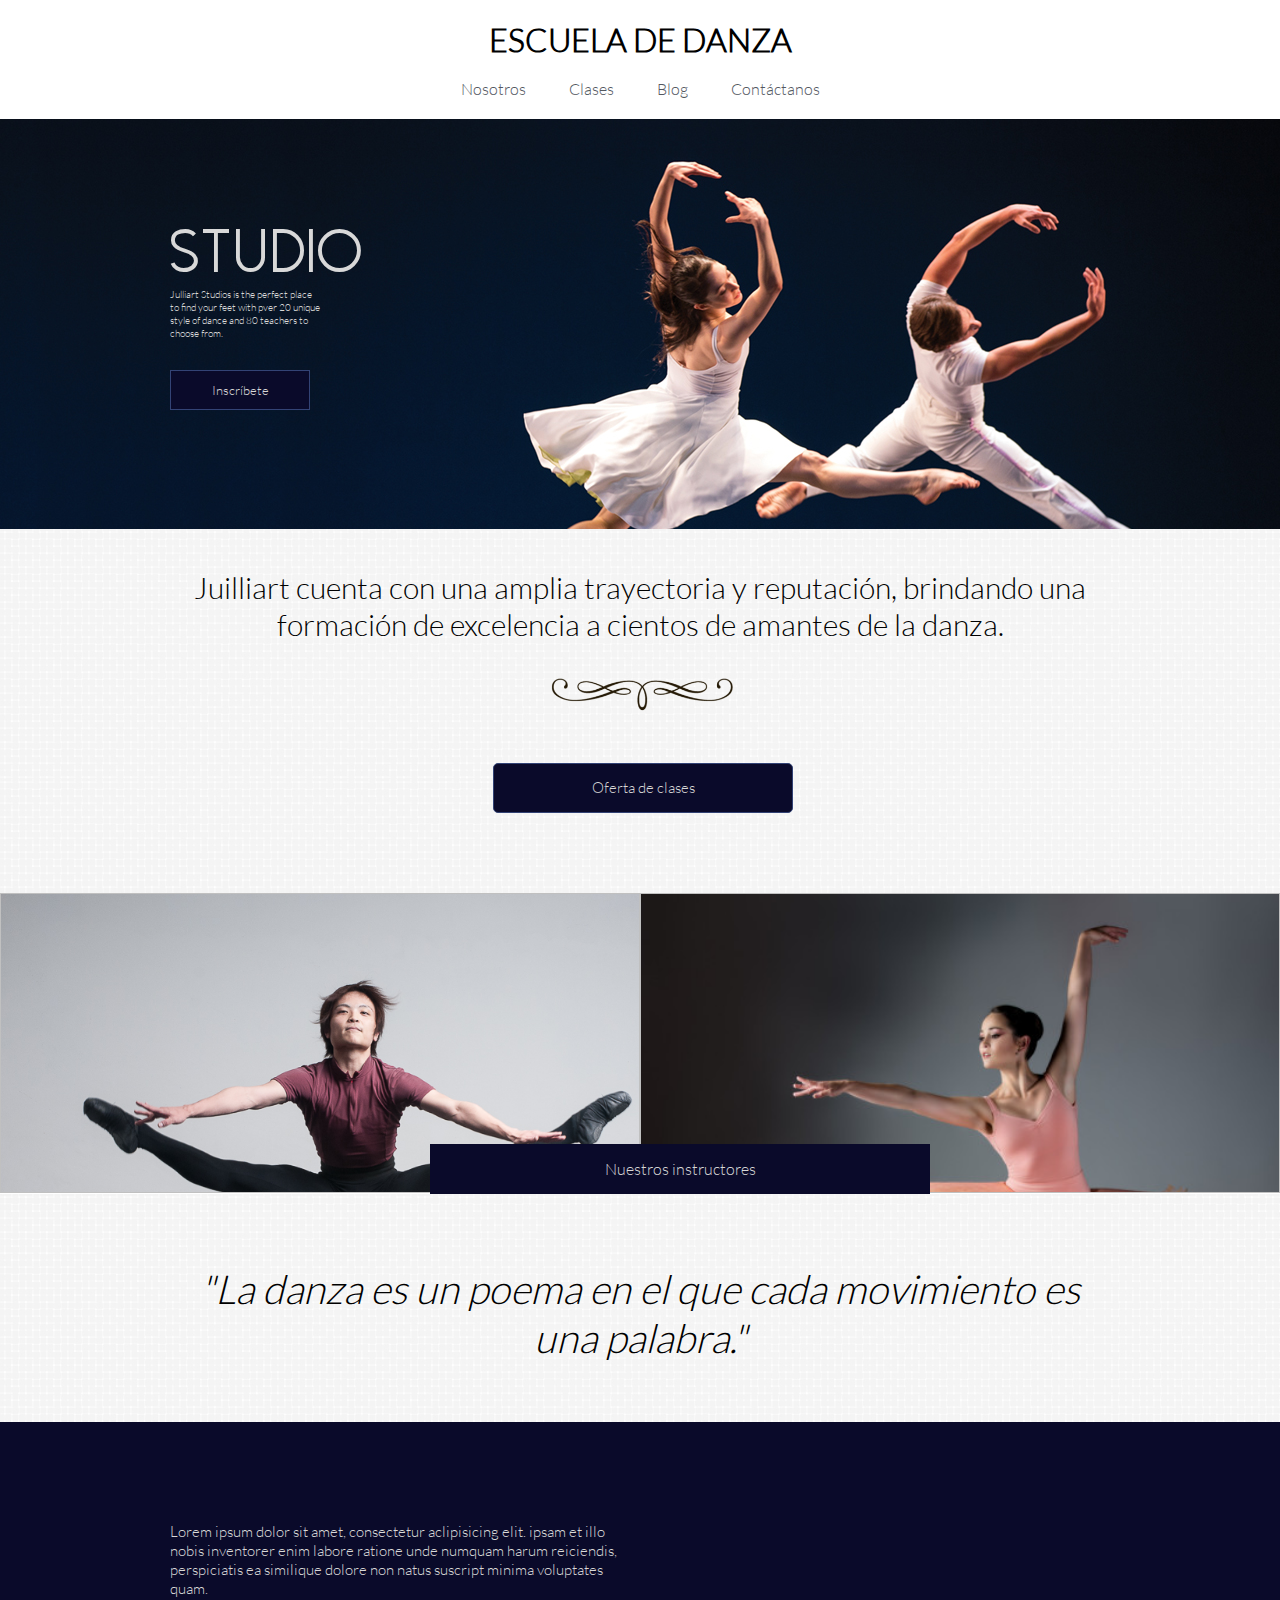
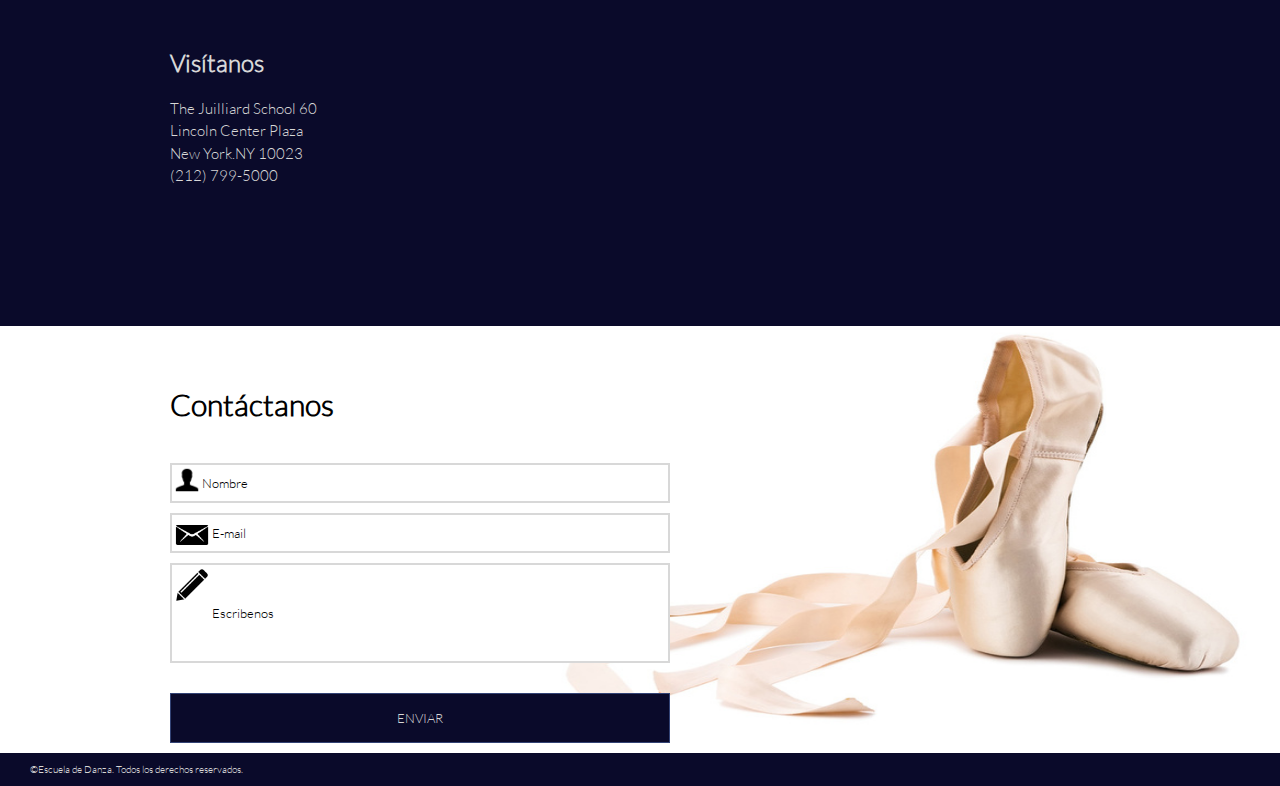
==== commit 371917ba: "formulario de contactanos" ====
--- a/index.html
+++ b/index.html
@@ -79,20 +79,9 @@
 			<div class="container">
 				<div class="col-6">
 					<p class="pConta"><b>Contáctanos</b></p><!-- simulacion de ingresar texto con cajas-->
-					<div class="nombre">
-						<img class="perfil"src="img/perfil.png"> 
-						<p class="nom">Nombre</p>
-					</div>
-
-					<div class="nombre">
-						<img class="perfil"src="img/email.png"> 
-						<p class="nom">E-mail</p>
-					</div>
-
-					<div class="nombre1">
-						<img class="perfil"src="img/lapiz.png"> 
-						<p class="nom">E-mail</p>
-					</div>
+					<input  class="inp1" name="Nombre" maxlength="20" type="text" value="Nombre" />
+					<input  class="inp2" name="Nombre" maxlength="20" type="text" value="E-mail" />
+					<input  class="inp3" name="Nombre" maxlength="20" type="text" value="Escribenos" />
 					<a href="#"><button class="btnEnv"> ENVIAR</button></a><!-- boton enviar simulando guardar los datos ingresados por -->
 				</div>
 			</div>
--- a/css/main.css
+++ b/css/main.css
@@ -140,29 +140,36 @@
 	font-size: 30px;
 	margin-bottom: 30px;
 }
-.nombre{
+.inp1{
 	border:2px solid #D8D8D8;
 	width: 500px;
 	height: 40px;
 	margin-top: 10px;
+	background-image: url("../img/perfil.png");
+	background-size: 30px;
+	background-repeat: no-repeat;
+	padding-left: 30px;
 }
-.perfil{
-	width:20px;
-	height: 20px;
-	display: inline-block;
-	margin: 10px;
-}
-.nom{
-	display: inline-block;
-	margin-top: 10px;
-	position: absolute;
-	color: #D8D8D8;
-}
-.nombre1{
+.inp2{
 	border:2px solid #D8D8D8;
 	width: 500px;
-	height: 150px;
+	height: 40px;
 	margin-top: 10px;
+	background-image: url("../img/email.png");
+	background-size: 40px;
+	background-repeat: no-repeat;
+	padding-left: 40px;
+}
+.inp3{
+	border:2px solid #D8D8D8;
+	width: 500px;
+	height: 100px;
+	margin-top: 10px;
+	background-image: url("../img/lapiz.png");
+	background-size: 40px;
+	background-repeat: no-repeat;
+	padding-left: 40px;
+	padding-top: -50px;
 }
 .btnEnv{
 	width: 500px;
